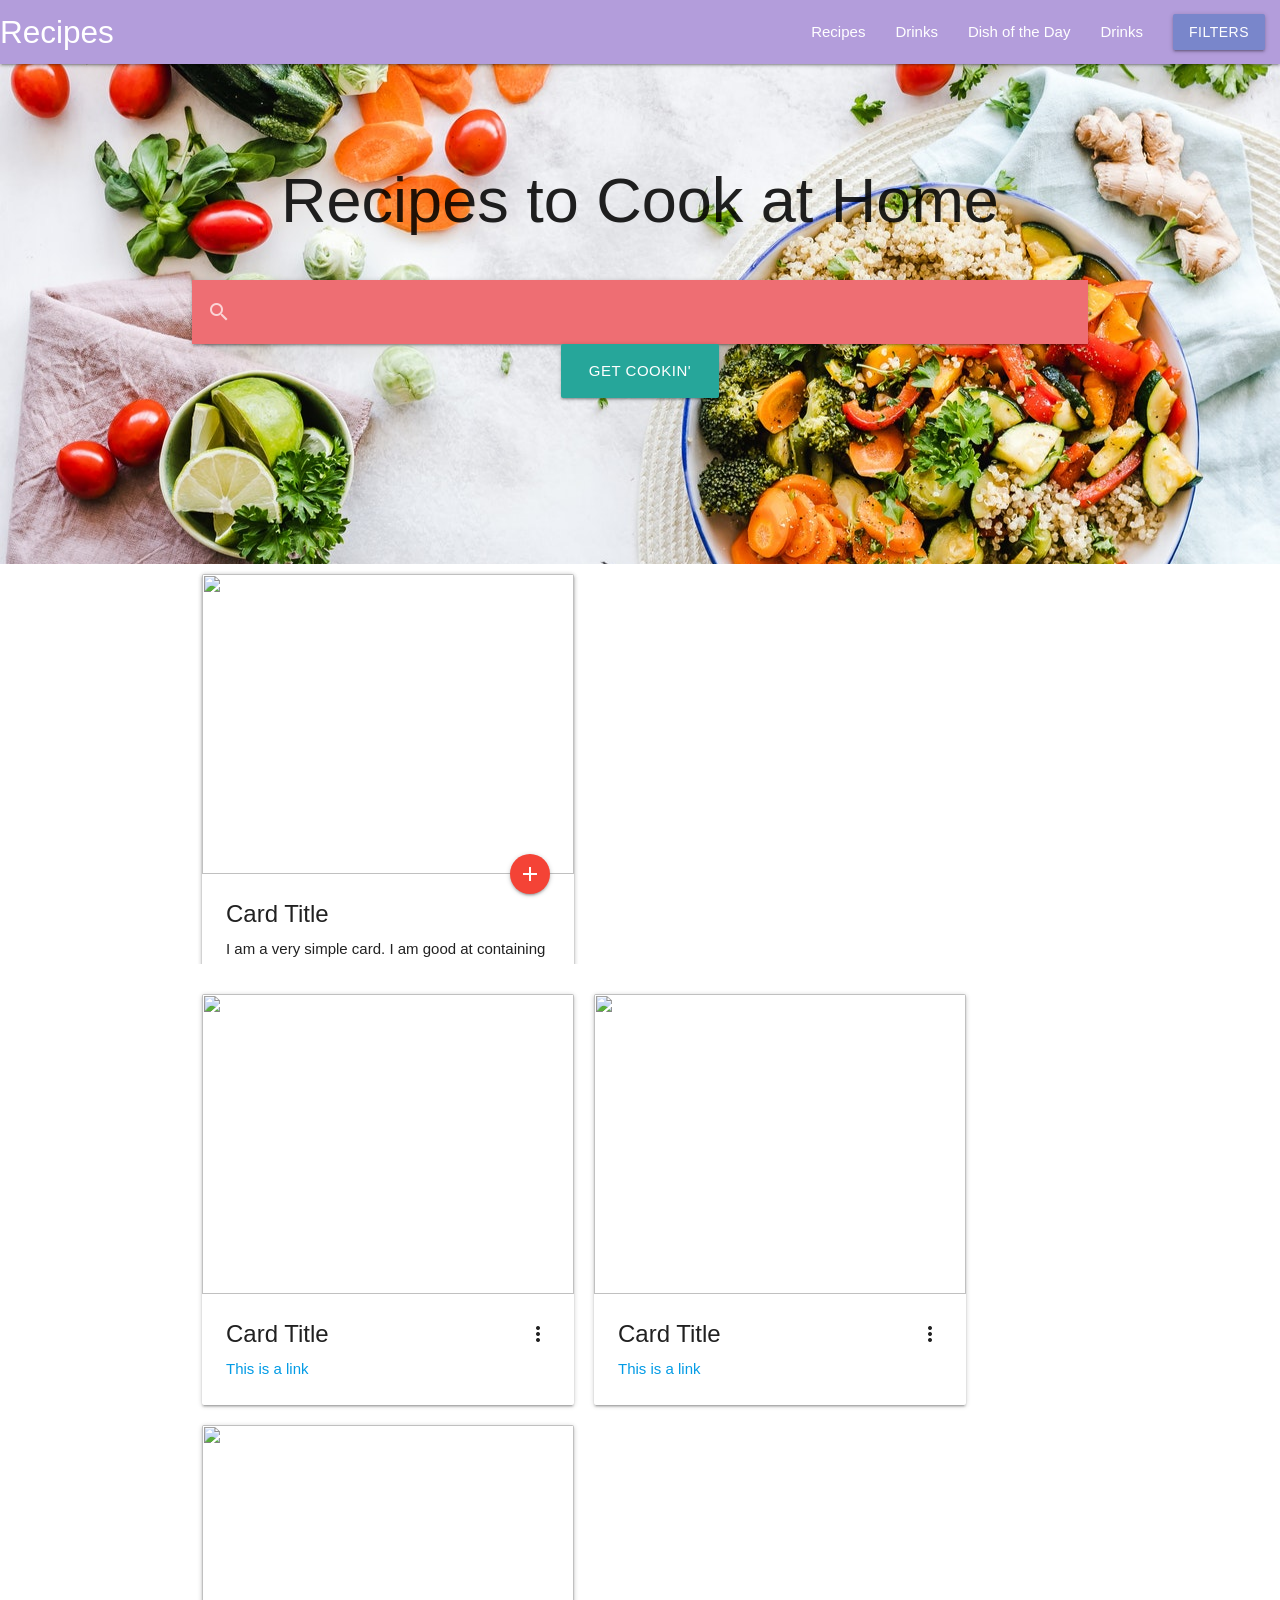
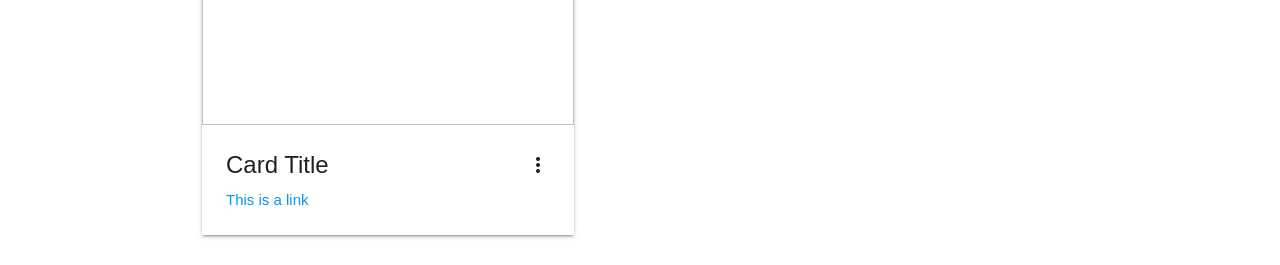
==== carousel.html @ 3b1fa948 "added carousel page" ====
<!doctype html>
<html lang="en">
  <head>
    <title>Recipes at Home</title>
    <!-- Required meta tags -->
    <meta charset="utf-8">
    <meta name="viewport" content="width=device-width, initial-scale=1, shrink-to-fit=no">
    <!-- Compiled and minified CSS -->
    <link rel="stylesheet" href="https://cdnjs.cloudflare.com/ajax/libs/materialize/1.0.0/css/materialize.min.css">
    <link rel="stylesheet" href="./assets/style.css">
    <link href="https://fonts.googleapis.com/icon?family=Material+Icons" rel="stylesheet">
    <!-- favicon links -->
    <link rel="apple-touch-icon" sizes="180x180" href="assets/favicon/apple-touch-icon.png">
    <link rel="icon" type="image/png" sizes="32x32" href="assets/favicon/favicon-32x32.png">
    <link rel="icon" type="image/png" sizes="16x16" href="assets/favicon/favicon-16x16.png">
    <link rel="manifest" href="assets/favicon/site.webmanifest">
    <style>
        .carousel-item .active {
            opacity: 1;
            visibility: visible;
            transform: translateX(600px) translateY(0px) translateX(0px) translateZ(0px);
        }
        .carousel-item {
            opacity: 1;
            visibility: visible;
            transform: translateX(0px) translateY(0px) translateX(0px) translateZ(0px) !important;
        }
    </style>
  </head>
  <body>
    <nav>
      <div class="nav-wrapper deep-purple lighten-3 ">
        <a href="#" class="brand-logo">Recipes</a>
        <ul id="nav-mobile" class="right hide-on-med-and-down">
        <li><a href="recipe.html" id = "#recipe">Recipes</a></li>
        <li><a href="drinks.html" id="#drinks">Drinks</a></li>
        <li><a href="dtod.html" id="dtod">Dish of the Day</a></li>
        <li><a href="drinks.html" id="drinks">Drinks</a> </li>
        <li>

          <a class='dropdown-trigger btn indigo lighten-2' href='#' data-target='dropdown1'>Filters</a>

          <!-- Dropdown Structure -->
          <ul id='dropdown1' class='dropdown-content'>
            <li><a href="#recipe" id="veggie"><i class="material-icons">spa</i>Vegetarian</a></li>
            <li><a href="#recipe" id="meat"><i class="material-icons">restaurant_menu</i>Meat</a></li>
            <!--<li class="divider" tabindex="-1"></li>-->
            <li><a href="#recipe" id="calories"><i class="material-icons">grain</i>Calories</a></li>
            <li><a href="#dtod" id="drinks"><i class="material-icons">local_drink</i>Drinks</a></li>
          </ul>
        </li>
        </ul>
      </div>
    </nav>

    <!-- Dropdown Trigger -->
  

  <!-- JUMBOTRON code snippet -->
  <div id="index-banner" class="parallax-container">
    <div class="section no-pad-bot">
      <div class="container">
        <br><br>
        <div  class="row center">
          <h1 id="h1">Recipes to Cook at Home</h1>
        </div>
        <div class="row center blue-text text-darken-4">
          <nav>
            <div class="nav-wrapper">
              <div class="input-field">
                <input id="search" type="search" required>
                <label class="label-icon" for="search"><i class="material-icons">search</i></label>
                <i class="material-icons">close</i>
              </div>
            </div>
          </nav>     
          <button  id="search-button" class="btn-large waves-effect waves-light lighten-1">Get Cookin'</button>

        </div>
        <br><br>

      </div>
    </div>
    <div class="parallax"><img src="assets/images/parallax-veggies.jpg" alt="veggies" class="responsive-img"></div>
  </div>

  <div class="container">


    <div class="row">
        <!-- Carousel Start -->

        <div class="carousel">

            <!-- Cards Start -->
            <div class="carousel-item">
                <div class="card">
                    <div class="card-image">
                        <img src="https://images.pexels.com/photos/1260968/pexels-photo-1260968.jpeg?auto=compress&cs=tinysrgb&dpr=2&w=500">
                        <a class="btn-floating halfway-fab waves-effect waves-light red"><i class="material-icons">add</i></a>
                    </div>
                    <div class="card-content">
                        <span class="card-title" id="r-title">Card Title</span>
                        <p id="r-description">I am a very simple card. I am good at containing small bits of information. I am convenient because I require little markup to use effectively.</p>
                    </div>
                </div>
            </div>
            <div class="carousel-item">
                <div class="card">
                    <div class="card-image">
                        <img src="https://food.fnr.sndimg.com/content/dam/images/food/fullset/2020/03/10/0/FNK_BEST-CHICKEN-AND-RICE-H_s4x3.jpg.rend.hgtvcom.476.357.suffix/1583851621211.jpeg">
                        <a class="btn-floating halfway-fab waves-effect waves-light red"><i class="material-icons">add</i></a>
                    </div>
                    <div class="card-content">
                        <span class="card-title">Card Title</span>
                        <p>I am a very simple card. I am good at containing small bits of information. I am convenient because I require little markup to use effectively.</p>
                    </div>
                </div>
            </div>
            <div class="carousel-item">
                <div class="card">
                    <div class="card-image">
                        <img src="https://food.fnr.sndimg.com/content/dam/images/food/fullset/2018/4/4/0/LS-Library_Zucchini-Tart_s4x3.jpg.rend.hgtvcom.406.305.suffix/1522778804326.jpeg">
                        <a class="btn-floating halfway-fab waves-effect waves-light red"><i class="material-icons">add</i></a>
                    </div>
                    <div class="card-content">
                        <span class="card-title">Card Title</span>
                        <p>I am a very simple card. I am good at containing small bits of information. I am convenient because I require little markup to use effectively.</p>
                    </div>
                </div>
            </div>
            <!-- Cards End -->
        </div>
            <!-- Carousel End -->
    </div>


    <!-- Drink Cards Start -->
    <div class="row">
        <div class="card">
            <div class="card-image waves-effect waves-block waves-light">
              <img class="activator" src="https://www.thecocktaildb.com/images/media/drink/1q7coh1504736227.jpg">
            </div>
            <div class="card-content">
              <span class="card-title activator grey-text text-darken-4">Card Title<i class="material-icons right">more_vert</i></span>
              <p><a href="#">This is a link</a></p>
            </div>
            <div class="card-reveal">
              <span class="card-title grey-text text-darken-4">Card Title<i class="material-icons right">close</i></span>
              <p>Here is some more information about this product that is only revealed once clicked on.</p>
            </div>
        </div>

        <div class="card">
            <div class="card-image waves-effect waves-block waves-light">
              <img class="activator" src="https://www.thecocktaildb.com/images/media/drink/1q7coh1504736227.jpg">
            </div>
            <div class="card-content">
              <span class="card-title activator grey-text text-darken-4">Card Title<i class="material-icons right">more_vert</i></span>
              <p><a href="#">This is a link</a></p>
            </div>
            <div class="card-reveal">
              <span class="card-title grey-text text-darken-4">Card Title<i class="material-icons right">close</i></span>
              <p>Here is some more information about this product that is only revealed once clicked on.</p>
            </div>
        </div>

        <div class="card">
            <div class="card-image waves-effect waves-block waves-light">
              <img class="activator" src="https://www.thecocktaildb.com/images/media/drink/1q7coh1504736227.jpg">
            </div>
            <div class="card-content">
              <span class="card-title activator grey-text text-darken-4">Card Title<i class="material-icons right">more_vert</i></span>
              <p><a href="#">This is a link</a></p>
            </div>
            <div class="card-reveal">
              <span class="card-title grey-text text-darken-4">Card Title<i class="material-icons right">close</i></span>
              <p>Here is some more information about this product that is only revealed once clicked on.</p>
            </div>
        </div>
    </div>

    <!-- JavaScript -->
    
    <script src="https://cdnjs.cloudflare.com/ajax/libs/jquery/3.5.1/jquery.min.js"></script>
    <!-- Compiled and minified JavaScript -->
    <script src="https://cdnjs.cloudflare.com/ajax/libs/materialize/1.0.0/js/materialize.min.js"></script>
    <script>
      // Parallax Code
      $(".parallax").parallax();
    //Dropdown menu 
    document.addEventListener('DOMContentLoaded', function() {
        var elems = document.querySelectorAll('.dropdown-trigger');
        coverTrigger = true;
        closeOnClick=true;
        var instances = M.Dropdown.init(elems, coverTrigger);
        instances = M.Dropdown.init(elems, closeOnClick);
        alignment = 'right';
        instances = M.Dropdown.init(elems, alignment);
      });
      document.addEventListener('DOMContentLoaded', function() {
    var elems = document.querySelectorAll('.carousel');
    var instances = M.Carousel.init(elems, options);
  });

  // Or with jQuery

  $(document).ready(function(){
    $('.carousel').carousel();
  });
    </script>

    <!-- Optional JavaScript -->
    <script src="https://cdnjs.cloudflare.com/ajax/libs/materialize/1.0.0/js/materialize.min.js"></script>

    <script src="./assets/script.js"></script>
    <script src="./assets/script1.js"></script>
 </body>
</html>
---- assets/style.css ----
/* Overrides */
.card {
    width: 372px;
    float: left;
    margin: 10px;
}
.card-image {
    object-fit: cover;
    width: 100%;
    height: 300px;
}
.card-image img {
  width: 200px;
  height: 100%;
  object-fit: cover;
}
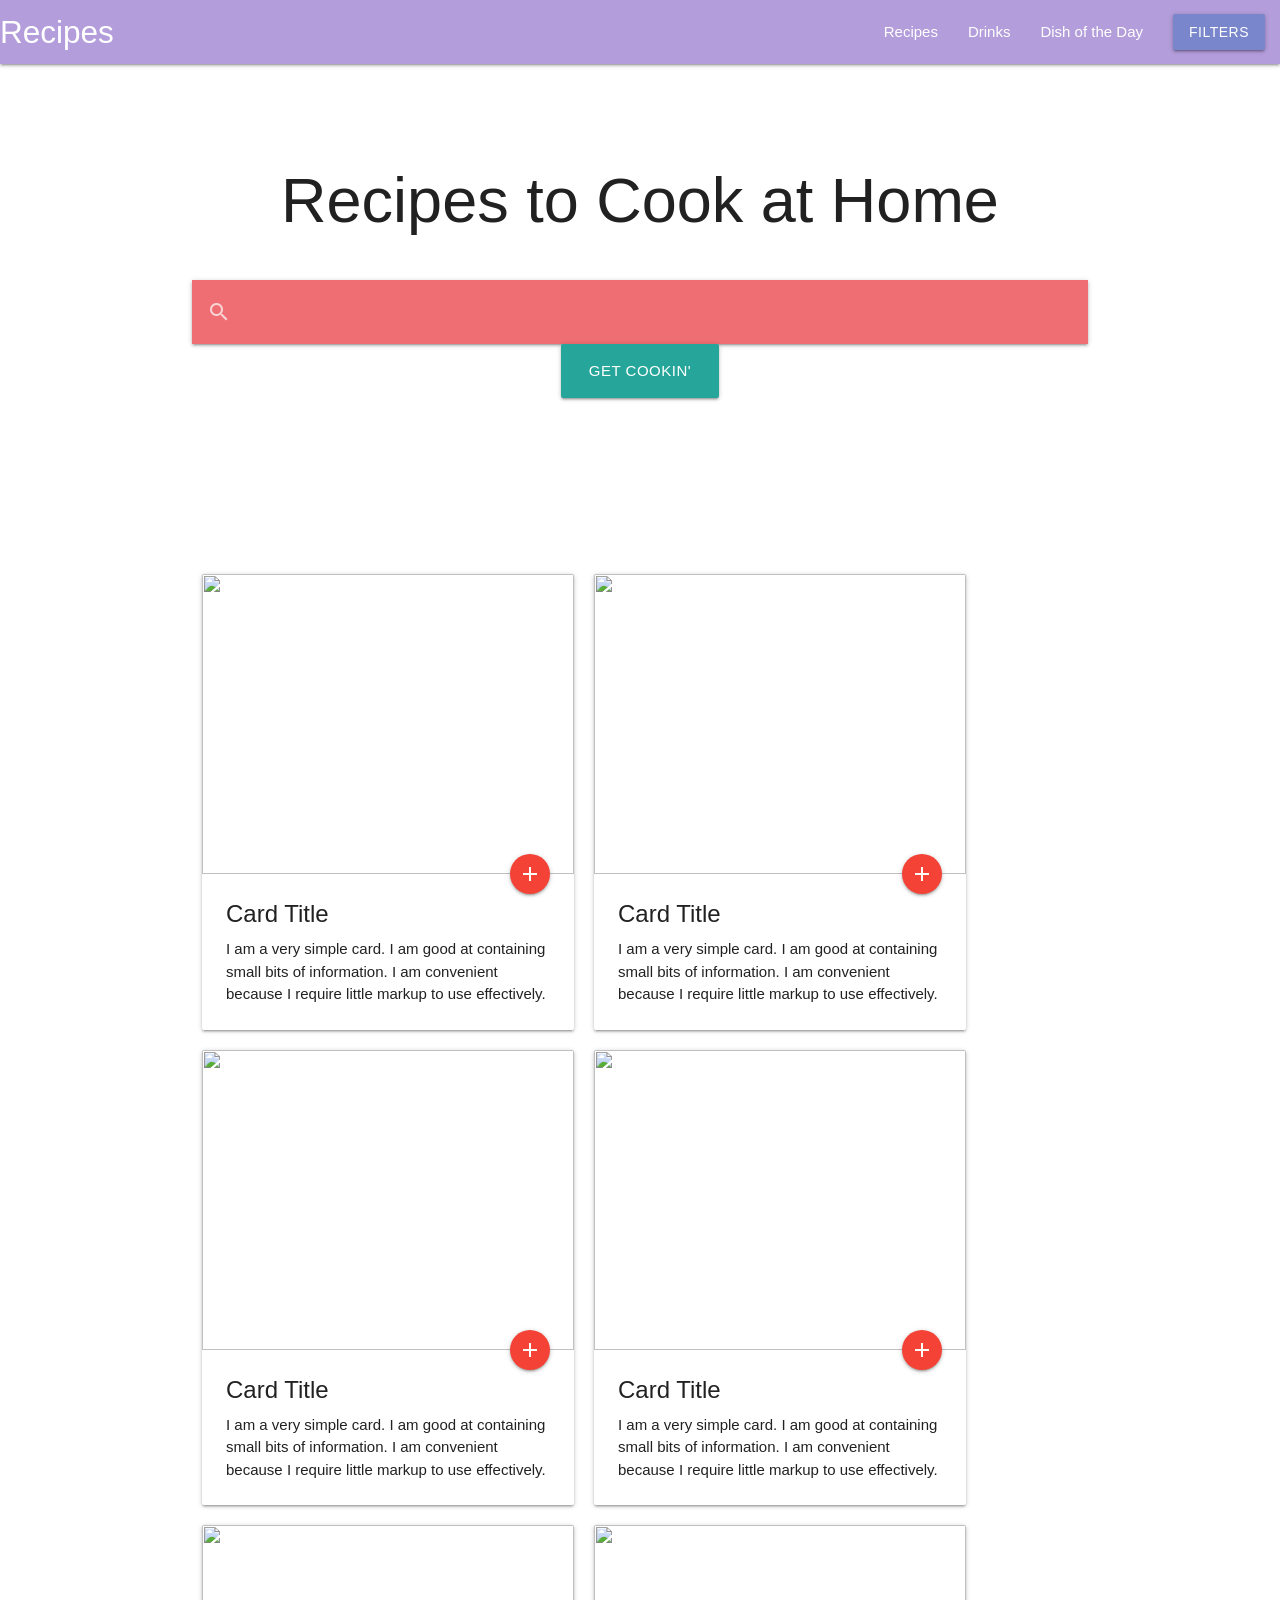
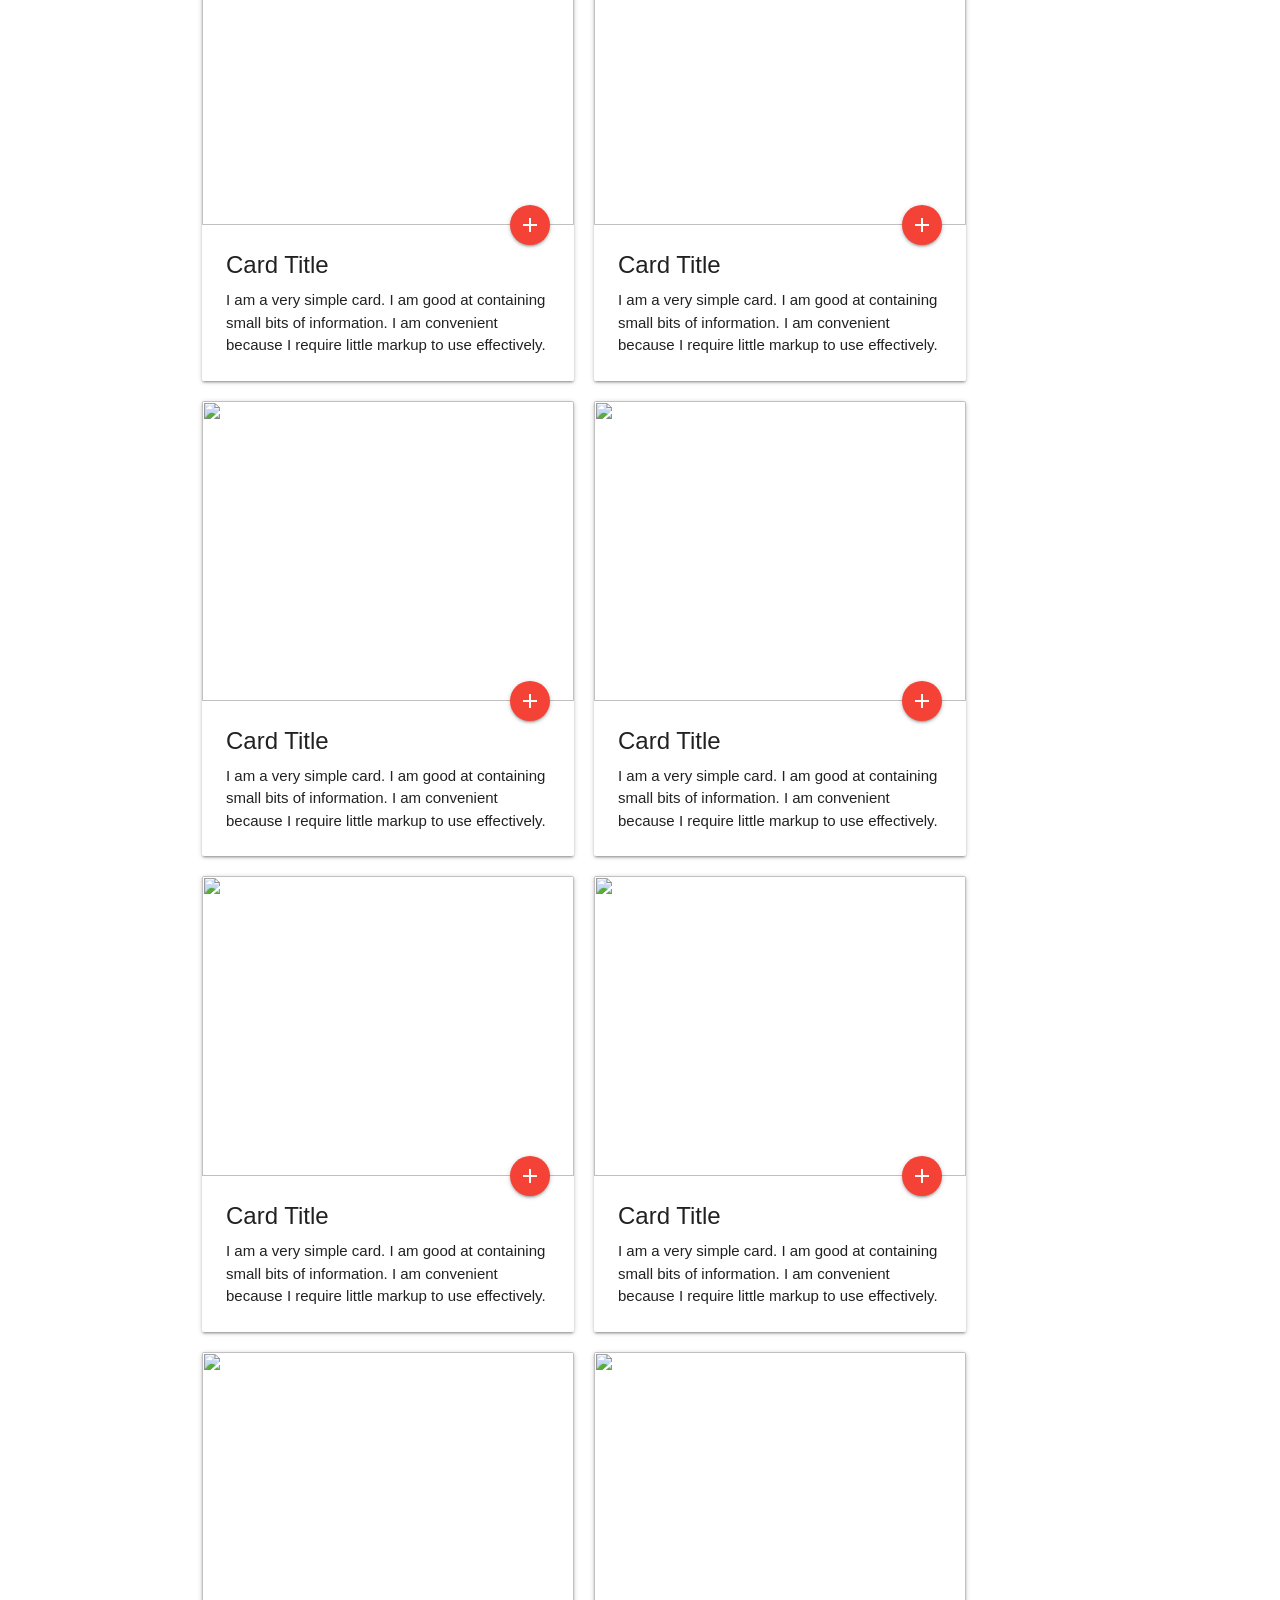
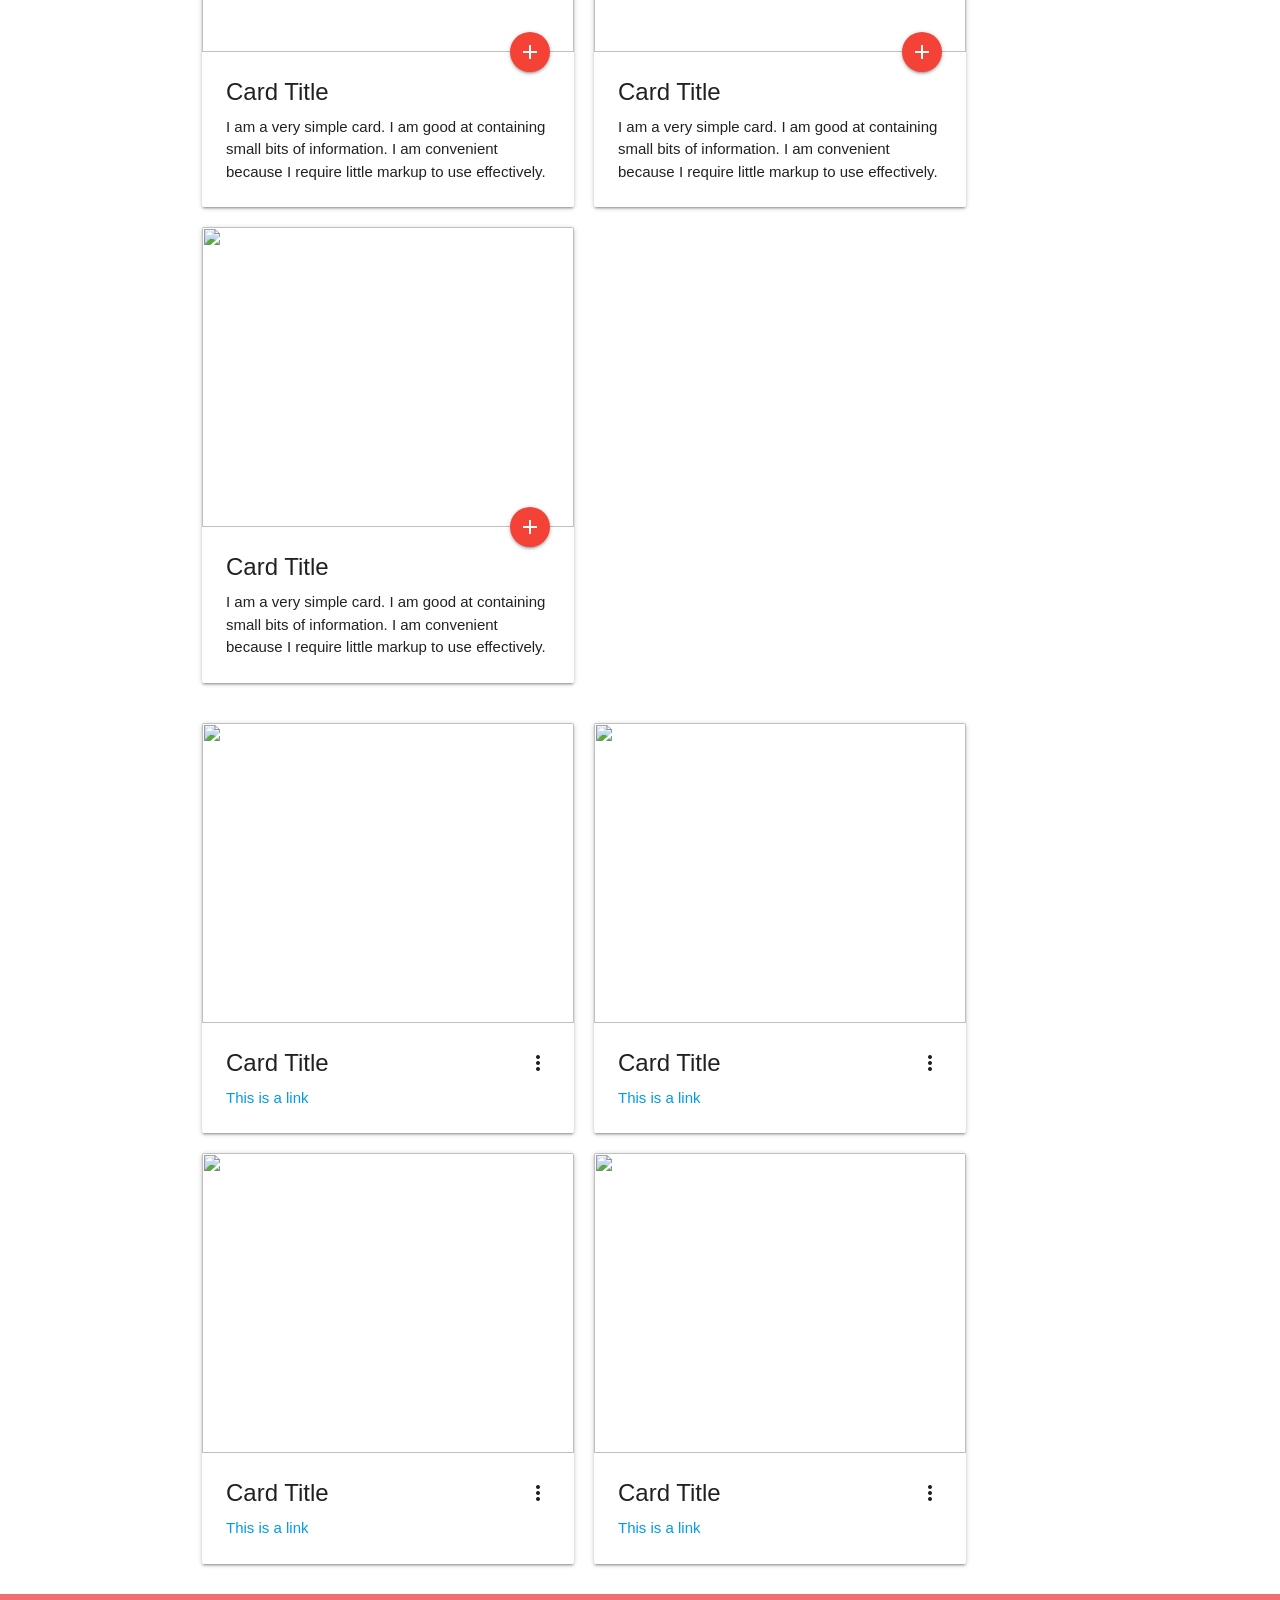
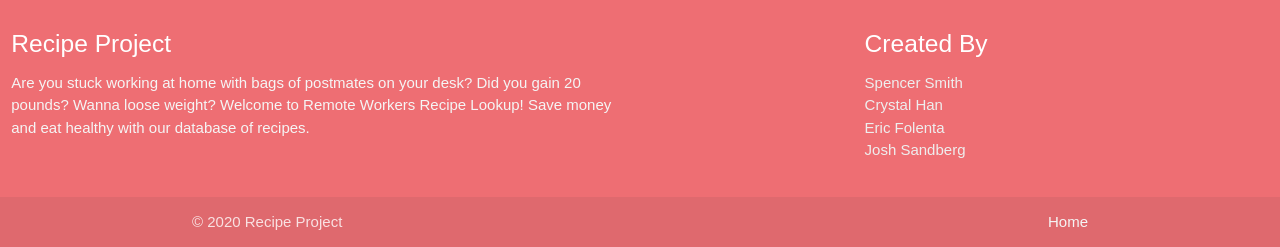
==== commit c8d7a2a1: "added owl" ====
--- a/carousel.html
+++ b/carousel.html
@@ -7,25 +7,16 @@
     <meta name="viewport" content="width=device-width, initial-scale=1, shrink-to-fit=no">
     <!-- Compiled and minified CSS -->
     <link rel="stylesheet" href="https://cdnjs.cloudflare.com/ajax/libs/materialize/1.0.0/css/materialize.min.css">
+    <link href="https://fonts.googleapis.com/icon?family=Material+Icons" rel="stylesheet">
     <link rel="stylesheet" href="./assets/style.css">
-    <link href="https://fonts.googleapis.com/icon?family=Material+Icons" rel="stylesheet">
     <!-- favicon links -->
     <link rel="apple-touch-icon" sizes="180x180" href="assets/favicon/apple-touch-icon.png">
     <link rel="icon" type="image/png" sizes="32x32" href="assets/favicon/favicon-32x32.png">
     <link rel="icon" type="image/png" sizes="16x16" href="assets/favicon/favicon-16x16.png">
     <link rel="manifest" href="assets/favicon/site.webmanifest">
-    <style>
-        .carousel-item .active {
-            opacity: 1;
-            visibility: visible;
-            transform: translateX(600px) translateY(0px) translateX(0px) translateZ(0px);
-        }
-        .carousel-item {
-            opacity: 1;
-            visibility: visible;
-            transform: translateX(0px) translateY(0px) translateX(0px) translateZ(0px) !important;
-        }
-    </style>
+    <!-- Owl Carousel -->
+    <link rel="stylesheet" href="assets/owlcarousel/owl.carousel.min.css">
+    <link rel="stylesheet" href="assets/owlcarousel/owl.theme.default.min.css">
   </head>
   <body>
     <nav>
@@ -33,13 +24,10 @@
         <a href="#" class="brand-logo">Recipes</a>
         <ul id="nav-mobile" class="right hide-on-med-and-down">
         <li><a href="recipe.html" id = "#recipe">Recipes</a></li>
-        <li><a href="drinks.html" id="#drinks">Drinks</a></li>
+        <li><a href="drink-results.html" id="#drinks">Drinks</a></li>
         <li><a href="dtod.html" id="dtod">Dish of the Day</a></li>
-        <li><a href="drinks.html" id="drinks">Drinks</a> </li>
         <li>
-
           <a class='dropdown-trigger btn indigo lighten-2' href='#' data-target='dropdown1'>Filters</a>
-
           <!-- Dropdown Structure -->
           <ul id='dropdown1' class='dropdown-content'>
             <li><a href="#recipe" id="veggie"><i class="material-icons">spa</i>Vegetarian</a></li>
@@ -55,141 +43,342 @@
 
     <!-- Dropdown Trigger -->
   
-
-  <!-- JUMBOTRON code snippet -->
-  <div id="index-banner" class="parallax-container">
-    <div class="section no-pad-bot">
-      <div class="container">
-        <br><br>
-        <div  class="row center">
-          <h1 id="h1">Recipes to Cook at Home</h1>
-        </div>
-        <div class="row center blue-text text-darken-4">
-          <nav>
-            <div class="nav-wrapper">
-              <div class="input-field">
-                <input id="search" type="search" required>
-                <label class="label-icon" for="search"><i class="material-icons">search</i></label>
-                <i class="material-icons">close</i>
+    <!-- JUMBOTRON code snippet -->
+    <div id="index-banner" class="parallax-container">
+      <div class="section no-pad-bot">
+        <div class="container">
+          <br><br>
+          <div  class="row center">
+            <h1 id="h1">Recipes to Cook at Home</h1>
+          </div>
+          <div class="row center blue-text text-darken-4">
+            <nav>
+              <div class="nav-wrapper">
+                <div class="input-field">
+                  <input id="search" type="search" required>
+                  <label class="label-icon" for="search"><i class="material-icons">search</i></label>
+                  <i class="material-icons">close</i>
+                </div>
               </div>
-            </div>
-          </nav>     
-          <button  id="search-button" class="btn-large waves-effect waves-light lighten-1">Get Cookin'</button>
-
-        </div>
-        <br><br>
-
-      </div>
+            </nav>     
+            <button  id="search-button" data-target="modal1" class="btn-large waves-effect waves-light lighten-1 ">Get Cookin'</button>
+            <!-- Modal Structure -->
+         <div id="modal1" class="modal">
+             <div class="modal-content">
+             <h4>Invalid Input</h4>
+             <p>Input should be a type of food!</p>
+             </div>
+             <div class="modal-footer">
+             <a href="#!" class="modal-close waves-effect waves-green btn-flat">Ok</a>
+             </div>
+         </div>
+         </div>
+         <br><br>
+        </div>
+      </div>
+      <div class="parallax"><img src="assets/images/parallax-veggies.jpg" alt="veggies" class="responsive-img"></div>
     </div>
-    <div class="parallax"><img src="assets/images/parallax-veggies.jpg" alt="veggies" class="responsive-img"></div>
-  </div>
-
-  <div class="container">
-
-
-    <div class="row">
-        <!-- Carousel Start -->
-
-        <div class="carousel">
-
-            <!-- Cards Start -->
-            <div class="carousel-item">
-                <div class="card">
-                    <div class="card-image">
-                        <img src="https://images.pexels.com/photos/1260968/pexels-photo-1260968.jpeg?auto=compress&cs=tinysrgb&dpr=2&w=500">
-                        <a class="btn-floating halfway-fab waves-effect waves-light red"><i class="material-icons">add</i></a>
-                    </div>
-                    <div class="card-content">
-                        <span class="card-title" id="r-title">Card Title</span>
-                        <p id="r-description">I am a very simple card. I am good at containing small bits of information. I am convenient because I require little markup to use effectively.</p>
-                    </div>
-                </div>
-            </div>
-            <div class="carousel-item">
-                <div class="card">
-                    <div class="card-image">
-                        <img src="https://food.fnr.sndimg.com/content/dam/images/food/fullset/2020/03/10/0/FNK_BEST-CHICKEN-AND-RICE-H_s4x3.jpg.rend.hgtvcom.476.357.suffix/1583851621211.jpeg">
-                        <a class="btn-floating halfway-fab waves-effect waves-light red"><i class="material-icons">add</i></a>
-                    </div>
-                    <div class="card-content">
-                        <span class="card-title">Card Title</span>
-                        <p>I am a very simple card. I am good at containing small bits of information. I am convenient because I require little markup to use effectively.</p>
-                    </div>
-                </div>
-            </div>
-            <div class="carousel-item">
-                <div class="card">
-                    <div class="card-image">
-                        <img src="https://food.fnr.sndimg.com/content/dam/images/food/fullset/2018/4/4/0/LS-Library_Zucchini-Tart_s4x3.jpg.rend.hgtvcom.406.305.suffix/1522778804326.jpeg">
-                        <a class="btn-floating halfway-fab waves-effect waves-light red"><i class="material-icons">add</i></a>
-                    </div>
-                    <div class="card-content">
-                        <span class="card-title">Card Title</span>
-                        <p>I am a very simple card. I am good at containing small bits of information. I am convenient because I require little markup to use effectively.</p>
-                    </div>
-                </div>
-            </div>
-            <!-- Cards End -->
-        </div>
-            <!-- Carousel End -->
+
+    <div class="container">
+      <div class="row">
+        <!-- Start of Owl Container -->
+        <div class="owl-carousel owl-theme">
+          
+          <div class="item">
+            <div class="card">
+                <div class="card-image">
+                    <img id="r-img" src="">
+                    <a class="btn-floating halfway-fab waves-effect waves-light red"><i class="material-icons">add</i></a>
+                </div>
+                <div class="card-content">
+                    <span class="card-title" id="r-title">Card Title</span>
+                    <p id="r-description">I am a very simple card. I am good at containing small bits of information. I am convenient because I require little markup to use effectively.</p>
+                </div>
+            </div>
+          </div>
+
+          <div class="item">
+            <div class="card">
+                <div class="card-image">
+                    <img id="t-img" src="">
+                    <a class="btn-floating halfway-fab waves-effect waves-light red"><i class="material-icons">add</i></a>
+                </div>
+                <div class="card-content">
+                    <span class="card-title" id="t-title">Card Title</span>
+                    <p>I am a very simple card. I am good at containing small bits of information. I am convenient because I require little markup to use effectively.</p>
+                </div>
+            </div>
+          </div>
+
+          <div class="item">
+            <div class="card">
+                <div class="card-image">
+                    <img id="t-img" src="">
+                    <a class="btn-floating halfway-fab waves-effect waves-light red"><i class="material-icons">add</i></a>
+                </div>
+                <div class="card-content">
+                    <span class="card-title" id="t-title">Card Title</span>
+                    <p>I am a very simple card. I am good at containing small bits of information. I am convenient because I require little markup to use effectively.</p>
+                </div>
+            </div>    
+          </div>
+
+          <div class="item">
+            <div class="card">
+                <div class="card-image">
+                    <img id="t-img" src="">
+                    <a class="btn-floating halfway-fab waves-effect waves-light red"><i class="material-icons">add</i></a>
+                </div>
+                <div class="card-content">
+                    <span class="card-title" id="t-title">Card Title</span>
+                    <p>I am a very simple card. I am good at containing small bits of information. I am convenient because I require little markup to use effectively.</p>
+                </div>
+            </div>
+          </div>
+
+          <div class="item">
+            <div class="card">
+                <div class="card-image">
+                    <img id="t-img" src="">
+                    <a class="btn-floating halfway-fab waves-effect waves-light red"><i class="material-icons">add</i></a>
+                </div>
+                <div class="card-content">
+                    <span class="card-title" id="t-title">Card Title</span>
+                    <p>I am a very simple card. I am good at containing small bits of information. I am convenient because I require little markup to use effectively.</p>
+                </div>
+            </div>
+          </div>
+
+          <div class="item">
+            <div class="card">
+                <div class="card-image">
+                    <img id="t-img" src="">
+                    <a class="btn-floating halfway-fab waves-effect waves-light red"><i class="material-icons">add</i></a>
+                </div>
+                <div class="card-content">
+                    <span class="card-title" id="t-title">Card Title</span>
+                    <p>I am a very simple card. I am good at containing small bits of information. I am convenient because I require little markup to use effectively.</p>
+                </div>
+            </div>
+          </div>
+
+          <div class="item">
+            <div class="card">
+                <div class="card-image">
+                    <img id="t-img" src="">
+                    <a class="btn-floating halfway-fab waves-effect waves-light red"><i class="material-icons">add</i></a>
+                </div>
+                <div class="card-content">
+                    <span class="card-title" id="t-title">Card Title</span>
+                    <p>I am a very simple card. I am good at containing small bits of information. I am convenient because I require little markup to use effectively.</p>
+                </div>
+              </div>
+          </div>
+
+          <div class="item">
+            <div class="card">
+                <div class="card-image">
+                    <img id="t-img" src="">
+                    <a class="btn-floating halfway-fab waves-effect waves-light red"><i class="material-icons">add</i></a>
+                </div>
+                <div class="card-content">
+                    <span class="card-title" id="t-title">Card Title</span>
+                    <p>I am a very simple card. I am good at containing small bits of information. I am convenient because I require little markup to use effectively.</p>
+                </div>
+            </div>
+          </div>
+
+          <div class="item">
+            <div class="card">
+                <div class="card-image">
+                    <img id="t-img" src="">
+                    <a class="btn-floating halfway-fab waves-effect waves-light red"><i class="material-icons">add</i></a>
+                </div>
+                <div class="card-content">
+                    <span class="card-title" id="t-title">Card Title</span>
+                    <p>I am a very simple card. I am good at containing small bits of information. I am convenient because I require little markup to use effectively.</p>
+                </div>
+            </div>
+          </div>
+        <!-- End of Owl Container-->
+        </div>
+
+        <!-- Cards Start -->
+        <div class="card">
+            <div class="card-image">
+                <img id="r-img" src="">
+                <a class="btn-floating halfway-fab waves-effect waves-light red"><i class="material-icons">add</i></a>
+            </div>
+            <div class="card-content">
+                <span class="card-title" id="r-title">Card Title</span>
+                <p id="r-description">I am a very simple card. I am good at containing small bits of information. I am convenient because I require little markup to use effectively.</p>
+            </div>
+        </div>
+
+        <div class="card">
+            <div class="card-image">
+                <img id="t-img" src="">
+                <a class="btn-floating halfway-fab waves-effect waves-light red"><i class="material-icons">add</i></a>
+            </div>
+            <div class="card-content">
+                <span class="card-title" id="t-title">Card Title</span>
+                <p>I am a very simple card. I am good at containing small bits of information. I am convenient because I require little markup to use effectively.</p>
+            </div>
+        </div>
+
+        <div class="card">
+            <div class="card-image">
+                <img id="s-img" src="">
+                <a class="btn-floating halfway-fab waves-effect waves-light red"><i class="material-icons">add</i></a>
+            </div>
+            <div class="card-content">
+                <span class="card-title" id="s-title">Card Title</span>
+                <p>I am a very simple card. I am good at containing small bits of information. I am convenient because I require little markup to use effectively.</p>
+            </div>
+        </div>
+
+        <div class="card">
+          <div class="card-image">
+              <img id="u-img" src="">
+              <a class="btn-floating halfway-fab waves-effect waves-light red"><i class="material-icons">add</i></a>
+          </div>
+          <div class="card-content">
+              <span class="card-title" id="u-title">Card Title</span>
+              <p id="u-description">I am a very simple card. I am good at containing small bits of information. I am convenient because I require little markup to use effectively.</p>
+          </div>
+      </div>
+        <!-- Cards End -->
+      </div>
+      <!-- Drink Cards Start -->
+      <div class="row">
+        <div class="card">
+          <div class="card-image waves-effect waves-block waves-light">
+            <img id="drinkimg1" class="activator" src="">
+          </div>
+          <div class="card-content">
+            <span id="drinktitle1" class="card-title activator grey-text text-darken-4">Card Title<i class="material-icons right">more_vert</i></span>
+            <p><a href="#">This is a link</a></p>
+          </div>
+          <div class="card-reveal">
+            <span id="drinktitle1.5" class="card-title grey-text text-darken-4">Card Title<i class="material-icons right">close</i></span>
+            <p><span id="drinkIngD"></span></p>
+            <ul id="drinkIng1"></ul>
+            <ul id="drinkIng2"></ul>
+            <ul id="drinkIng3"></ul>
+            <ul id="drinkIng4"></ul>
+            <ul id="drinkIng5"></ul>
+          </div>
+        </div>
+
+        <div class="card">
+          <div class="card-image waves-effect waves-block waves-light">
+            <img id="whiskeyimg1" class="activator" src="">
+          </div>
+          <div class="card-content">
+            <span id="whiskeytitle1" class="card-title activator grey-text text-darken-4">Card Title<i class="material-icons right">more_vert</i></span>
+            <p><a href="#">This is a link</a></p>
+          </div>
+          <div class="card-reveal">
+            <span id="whiskeytitle1.5" class="card-title grey-text text-darken-4">Card Title<i class="material-icons right">close</i></span>
+            <p><span id="whiskeyIngD"></span></p>
+            <ul id="whiskeyIng1"></ul>
+            <ul id="whiskeyIng2"></ul>
+            <ul id="whiskeyIng3"></ul>
+            <ul id="whiskeyIng4"></ul>
+            <ul id="whiskeyIng5"></ul>
+          </div>
+        </div>
+
+        <div class="card">
+          <div class="card-image waves-effect waves-block waves-light">
+            <img id="ginimg1" class="activator" src="">
+          </div>
+          <div class="card-content">
+            <span id="gintitle1" class="card-title activator grey-text text-darken-4">Card Title<i class="material-icons right">more_vert</i></span>
+            <p><a href="#">This is a link</a></p>
+          </div>
+          <div class="card-reveal">
+            <span id="gintitle1.5" class="card-title grey-text text-darken-4">Card Title<i class="material-icons right">close</i></span>
+            <p><span id="ginIngD"></span></p>
+            <ul id="ginIng1"></ul>
+            <ul id="ginIng2"></ul>
+            <ul id="ginIng3"></ul>
+            <ul id="ginIng4"></ul>
+            <ul id="ginIng5"></ul>
+          </div>
+        </div>
+
+        <div class="card">
+          <div class="card-image waves-effect waves-block waves-light">
+            <img id="vodkaimg1" class="activator" src="">
+          </div>
+          <div class="card-content">
+            <span id="vodkatitle1" class="card-title activator grey-text text-darken-4">Card Title<i class="material-icons right">more_vert</i></span>
+            <p><a href="#">This is a link</a></p>
+          </div>
+          <div class="card-reveal">
+            <span id="vodkatitle1.5" class="card-title grey-text text-darken-4">Card Title<i class="material-icons right">close</i></span>
+            <p><span id="vodkaIngD"></span></p>
+            <ul id="vodkaIng1"></ul>
+            <ul id="vodkaIng2"></ul>
+            <ul id="vodkaIng3"></ul>
+            <ul id="vodkaIng4"></ul>
+            <ul id="vodkaIng5"></ul>
+          </div>
+        </div>
+      </div>
     </div>
-
-
-    <!-- Drink Cards Start -->
-    <div class="row">
-        <div class="card">
-            <div class="card-image waves-effect waves-block waves-light">
-              <img class="activator" src="https://www.thecocktaildb.com/images/media/drink/1q7coh1504736227.jpg">
-            </div>
-            <div class="card-content">
-              <span class="card-title activator grey-text text-darken-4">Card Title<i class="material-icons right">more_vert</i></span>
-              <p><a href="#">This is a link</a></p>
-            </div>
-            <div class="card-reveal">
-              <span class="card-title grey-text text-darken-4">Card Title<i class="material-icons right">close</i></span>
-              <p>Here is some more information about this product that is only revealed once clicked on.</p>
-            </div>
-        </div>
-
-        <div class="card">
-            <div class="card-image waves-effect waves-block waves-light">
-              <img class="activator" src="https://www.thecocktaildb.com/images/media/drink/1q7coh1504736227.jpg">
-            </div>
-            <div class="card-content">
-              <span class="card-title activator grey-text text-darken-4">Card Title<i class="material-icons right">more_vert</i></span>
-              <p><a href="#">This is a link</a></p>
-            </div>
-            <div class="card-reveal">
-              <span class="card-title grey-text text-darken-4">Card Title<i class="material-icons right">close</i></span>
-              <p>Here is some more information about this product that is only revealed once clicked on.</p>
-            </div>
-        </div>
-
-        <div class="card">
-            <div class="card-image waves-effect waves-block waves-light">
-              <img class="activator" src="https://www.thecocktaildb.com/images/media/drink/1q7coh1504736227.jpg">
-            </div>
-            <div class="card-content">
-              <span class="card-title activator grey-text text-darken-4">Card Title<i class="material-icons right">more_vert</i></span>
-              <p><a href="#">This is a link</a></p>
-            </div>
-            <div class="card-reveal">
-              <span class="card-title grey-text text-darken-4">Card Title<i class="material-icons right">close</i></span>
-              <p>Here is some more information about this product that is only revealed once clicked on.</p>
-            </div>
-        </div>
-    </div>
-
+    <footer class="page-footer">
+      <div class="row">
+        <div class="col l6 s12">
+          <h5 class="white-text">Recipe Project</h5>
+          <p class="grey-text text-lighten-4">Are you stuck working at home with bags of postmates on your desk? Did you gain 20 pounds? Wanna loose weight? Welcome to Remote Workers Recipe Lookup! Save money and eat healthy with our database of recipes. </p>
+        </div>
+        <div class="col l4 offset-l2 s12">
+          <h5 class="white-text">Created By</h5>
+            <ul>
+            <li><a class="grey-text text-lighten-3" href="#!">Spencer Smith</a></li>
+            <li><a class="grey-text text-lighten-3" href="#!">Crystal Han</a></li>
+            <li><a class="grey-text text-lighten-3" href="#!">Eric Folenta</a></li>
+            <li><a class="grey-text text-lighten-3" href="#!">Josh Sandberg</a></li>
+            </ul>
+        </div>
+      </div>
+      <div class="footer-copyright">
+        <div class="container">
+        © 2020 Recipe Project 
+        <a class="grey-text text-lighten-4 right" href="#!">Home</a>
+        </div>
+      </div>
+    </footer>
     <!-- JavaScript -->
-    
     <script src="https://cdnjs.cloudflare.com/ajax/libs/jquery/3.5.1/jquery.min.js"></script>
-    <!-- Compiled and minified JavaScript -->
     <script src="https://cdnjs.cloudflare.com/ajax/libs/materialize/1.0.0/js/materialize.min.js"></script>
+    <!-- Owl Carousel -->
+    <script src="assets/owlcarousel/owl.carousel.min.js"></script>
     <script>
-      // Parallax Code
-      $(".parallax").parallax();
-    //Dropdown menu 
-    document.addEventListener('DOMContentLoaded', function() {
+      //  initialize owl carousel
+      $(document).ready(function(){
+        $('.owl-carousel').owlCarousel({
+          loop:true,
+          margin:10,
+          nav:true,
+          responsive: {
+              0:{
+                  items:1
+              },
+              600:{
+                  items:3
+              },
+              1000:{
+                  items:3
+              }
+          }
+        })
+      });
+
+      //Dropdown menu 
+      document.addEventListener('DOMContentLoaded', function() {
         var elems = document.querySelectorAll('.dropdown-trigger');
         coverTrigger = true;
         closeOnClick=true;
@@ -198,22 +387,8 @@
         alignment = 'right';
         instances = M.Dropdown.init(elems, alignment);
       });
-      document.addEventListener('DOMContentLoaded', function() {
-    var elems = document.querySelectorAll('.carousel');
-    var instances = M.Carousel.init(elems, options);
-  });
-
-  // Or with jQuery
-
-  $(document).ready(function(){
-    $('.carousel').carousel();
-  });
     </script>
-
-    <!-- Optional JavaScript -->
-    <script src="https://cdnjs.cloudflare.com/ajax/libs/materialize/1.0.0/js/materialize.min.js"></script>
-
     <script src="./assets/script.js"></script>
     <script src="./assets/script1.js"></script>
- </body>
+  </body>
 </html>
--- a/assets/style.css
+++ b/assets/style.css
@@ -13,4 +13,49 @@
   width: 200px;
   height: 100%;
   object-fit: cover;
-}+}
+
+#side-panel {
+  border-radius: 5px;
+  border: 1px solid #e2e2e2;
+  margin: 25px 0;
+  min-height: 500px;
+}
+
+#results-panel {
+  border-radius: 5px;
+  margin: 25px 0;
+  min-height: 500px;
+}
+#result {
+  margin: 20px 0;
+}
+#result img {
+  object-fit: cover;
+  width: 100%;
+}
+#result-content h5{
+  margin-top: 0px;
+}
+#side-panel {
+  border-radius: 5px;
+  border: 1px solid #e2e2e2;
+  margin: 25px 0;
+  min-height: 500px;
+}
+
+#results-panel {
+  border-radius: 5px;
+  margin: 25px 0;
+  min-height: 500px;
+}
+#result {
+  margin: 20px 0;
+}
+#result img {
+  object-fit: cover;
+  width: 100%;
+}
+#result-content h5{
+  margin-top: 0px;
+}
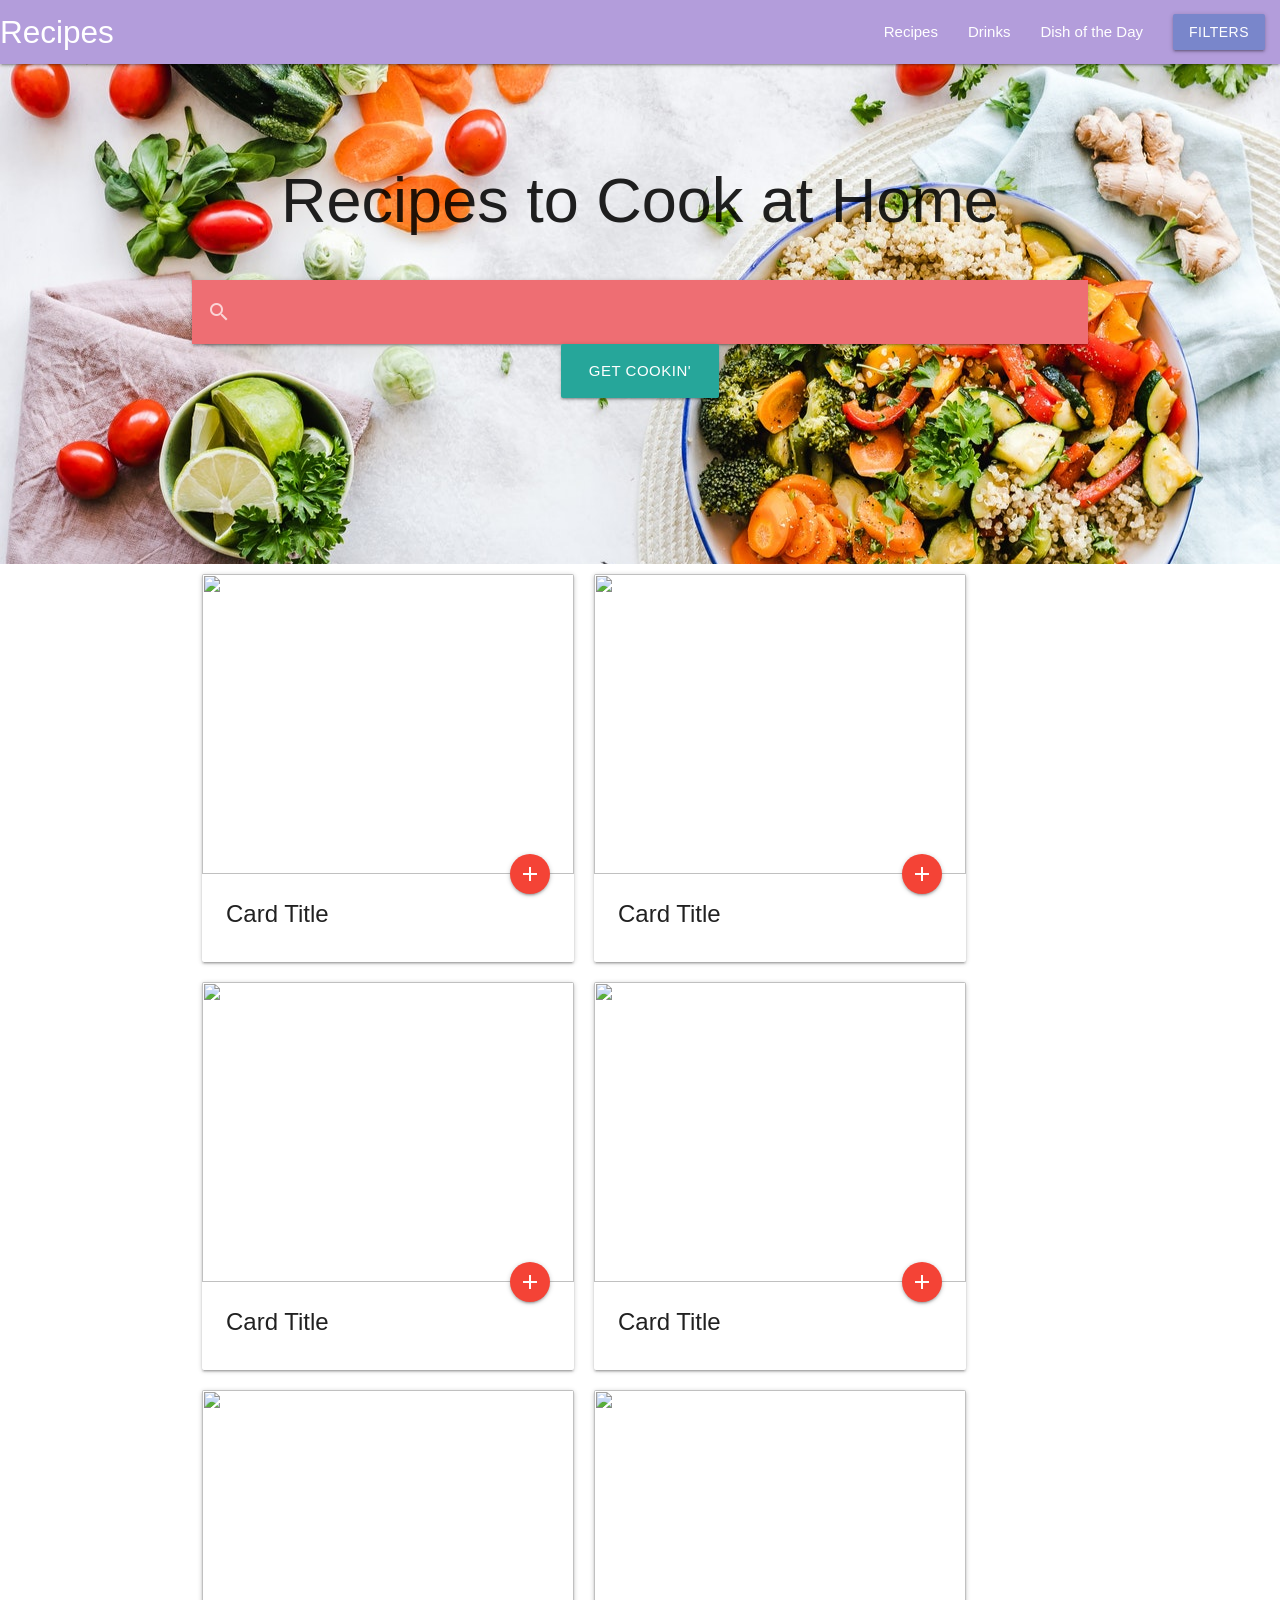
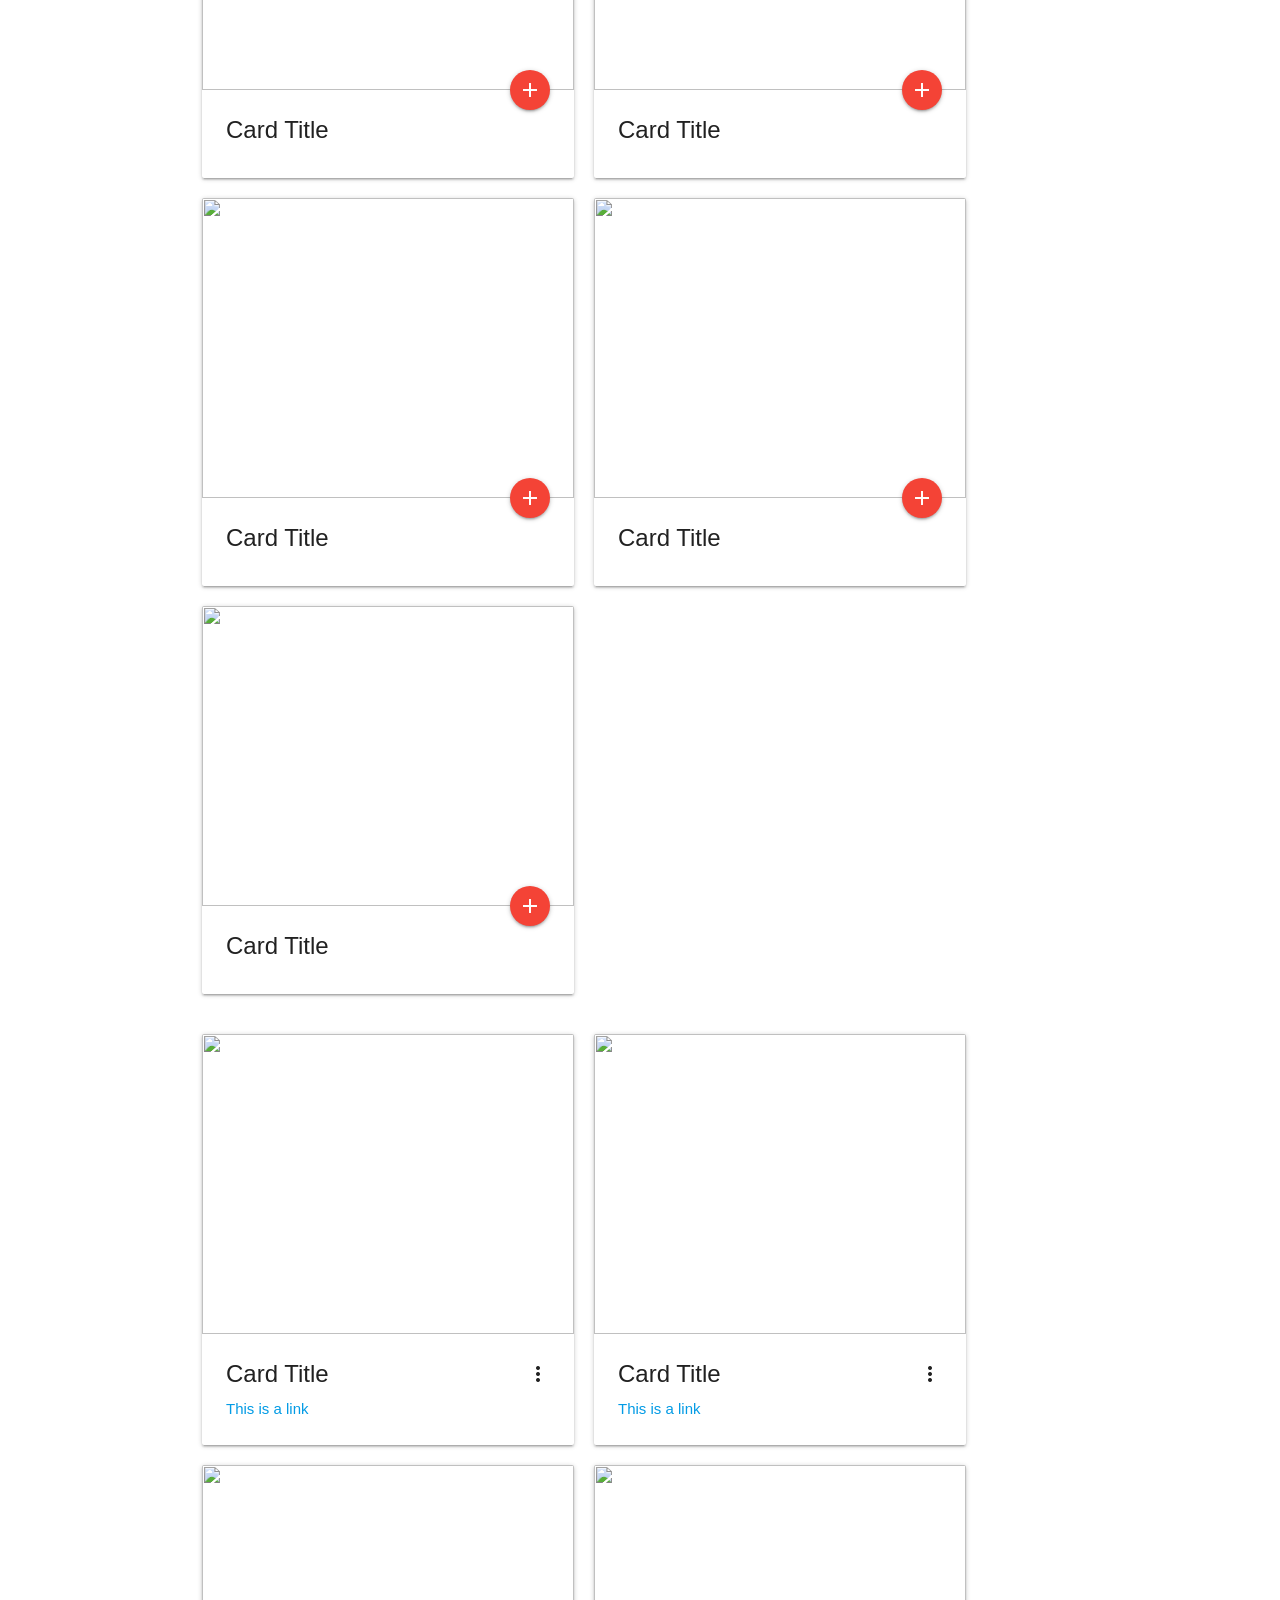
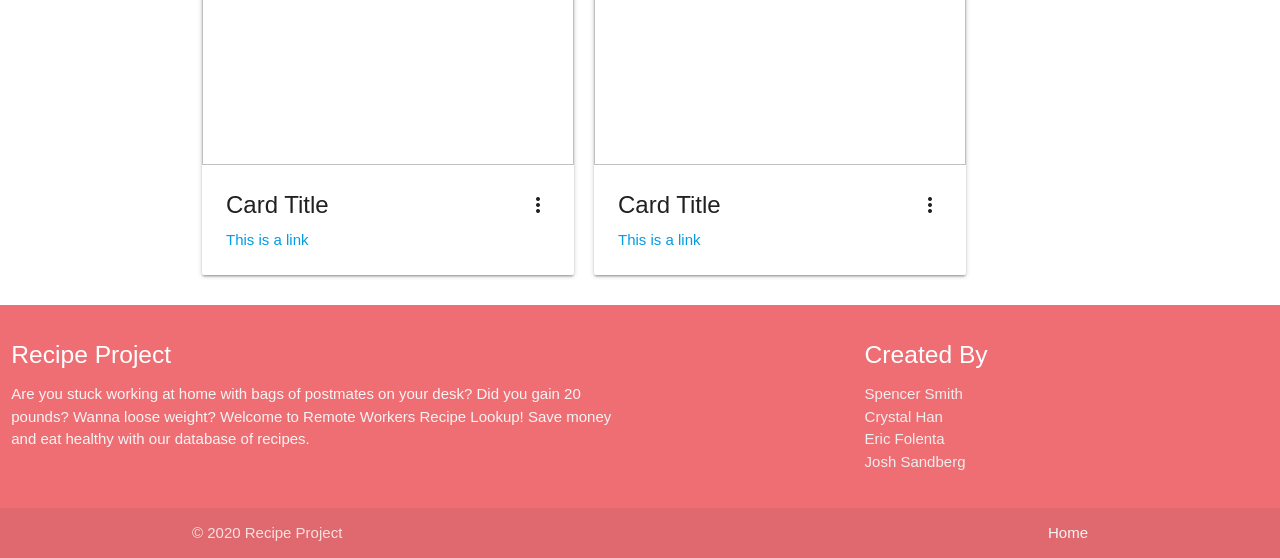
==== commit 7fee50a9: "fixxed cards" ====
--- a/carousel.html
+++ b/carousel.html
@@ -15,8 +15,8 @@
     <link rel="icon" type="image/png" sizes="16x16" href="assets/favicon/favicon-16x16.png">
     <link rel="manifest" href="assets/favicon/site.webmanifest">
     <!-- Owl Carousel -->
-    <link rel="stylesheet" href="assets/owlcarousel/owl.carousel.min.css">
-    <link rel="stylesheet" href="assets/owlcarousel/owl.theme.default.min.css">
+    <!-- <link rel="stylesheet" href="assets/owlcarousel/owl.carousel.min.css"> -->
+    <!-- <link rel="stylesheet" href="assets/owlcarousel/owl.theme.default.min.css"> -->
   </head>
   <body>
     <nav>
@@ -83,7 +83,7 @@
       <div class="row">
         <!-- Start of Owl Container -->
         <div class="owl-carousel owl-theme">
-          
+          <!-- Steak -->
           <div class="item">
             <div class="card">
                 <div class="card-image">
@@ -92,11 +92,10 @@
                 </div>
                 <div class="card-content">
                     <span class="card-title" id="r-title">Card Title</span>
-                    <p id="r-description">I am a very simple card. I am good at containing small bits of information. I am convenient because I require little markup to use effectively.</p>
-                </div>
-            </div>
-          </div>
-
+                </div>
+            </div>
+          </div>
+          <!-- Pasta -->
           <div class="item">
             <div class="card">
                 <div class="card-image">
@@ -105,72 +104,72 @@
                 </div>
                 <div class="card-content">
                     <span class="card-title" id="t-title">Card Title</span>
-                    <p>I am a very simple card. I am good at containing small bits of information. I am convenient because I require little markup to use effectively.</p>
-                </div>
-            </div>
-          </div>
-
-          <div class="item">
-            <div class="card">
-                <div class="card-image">
-                    <img id="t-img" src="">
-                    <a class="btn-floating halfway-fab waves-effect waves-light red"><i class="material-icons">add</i></a>
-                </div>
-                <div class="card-content">
-                    <span class="card-title" id="t-title">Card Title</span>
-                    <p>I am a very simple card. I am good at containing small bits of information. I am convenient because I require little markup to use effectively.</p>
+                    
+                </div>
+            </div>
+          </div>
+          <!-- Vegis -->
+          <div class="item">
+            <div class="card">
+                <div class="card-image">
+                    <img id="s-img" src="">
+                    <a class="btn-floating halfway-fab waves-effect waves-light red"><i class="material-icons">add</i></a>
+                </div>
+                <div class="card-content">
+                    <span class="card-title" id="s-title">Card Title</span>
+                    
                 </div>
             </div>    
           </div>
-
-          <div class="item">
-            <div class="card">
-                <div class="card-image">
-                    <img id="t-img" src="">
-                    <a class="btn-floating halfway-fab waves-effect waves-light red"><i class="material-icons">add</i></a>
-                </div>
-                <div class="card-content">
-                    <span class="card-title" id="t-title">Card Title</span>
-                    <p>I am a very simple card. I am good at containing small bits of information. I am convenient because I require little markup to use effectively.</p>
-                </div>
-            </div>
-          </div>
-
-          <div class="item">
-            <div class="card">
-                <div class="card-image">
-                    <img id="t-img" src="">
-                    <a class="btn-floating halfway-fab waves-effect waves-light red"><i class="material-icons">add</i></a>
-                </div>
-                <div class="card-content">
-                    <span class="card-title" id="t-title">Card Title</span>
-                    <p>I am a very simple card. I am good at containing small bits of information. I am convenient because I require little markup to use effectively.</p>
-                </div>
-            </div>
-          </div>
-
-          <div class="item">
-            <div class="card">
-                <div class="card-image">
-                    <img id="t-img" src="">
-                    <a class="btn-floating halfway-fab waves-effect waves-light red"><i class="material-icons">add</i></a>
-                </div>
-                <div class="card-content">
-                    <span class="card-title" id="t-title">Card Title</span>
-                    <p>I am a very simple card. I am good at containing small bits of information. I am convenient because I require little markup to use effectively.</p>
-                </div>
-            </div>
-          </div>
-
-          <div class="item">
-            <div class="card">
-                <div class="card-image">
-                    <img id="t-img" src="">
-                    <a class="btn-floating halfway-fab waves-effect waves-light red"><i class="material-icons">add</i></a>
-                </div>
-                <div class="card-content">
-                    <span class="card-title" id="t-title">Card Title</span>
-                    <p>I am a very simple card. I am good at containing small bits of information. I am convenient because I require little markup to use effectively.</p>
+          <!-- Chocolate -->
+          <div class="item">
+            <div class="card">
+                <div class="card-image">
+                    <img id="u-img" src="">
+                    <a class="btn-floating halfway-fab waves-effect waves-light red"><i class="material-icons">add</i></a>
+                </div>
+                <div class="card-content">
+                    <span class="card-title" id="u-title">Card Title</span>
+                    
+                </div>
+            </div>
+          </div>
+          <!-- Chicken -->
+          <div class="item">
+            <div class="card">
+                <div class="card-image" class="block">
+                    <img id="v-img" src="">
+                    <a class="btn-floating halfway-fab waves-effect waves-light red"><i class="material-icons">add</i></a>
+                </div>
+                <div class="card-content">
+                    <span class="card-title" id="v-title">Card Title</span>
+                    
+                </div>
+            </div>
+          </div>
+
+          <div class="item">
+            <div class="card">
+                <div class="card-image">
+                    <img id="w-img" src="">
+                    <a class="btn-floating halfway-fab waves-effect waves-light red"><i class="material-icons">add</i></a>
+                </div>
+                <div class="card-content">
+                    <span class="card-title" id="w-title">Card Title</span>
+                    
+                </div>
+            </div>
+          </div>
+
+          <div class="item">
+            <div class="card">
+                <div class="card-image">
+                    <img id="x-img" src="">
+                    <a class="btn-floating halfway-fab waves-effect waves-light red"><i class="material-icons">add</i></a>
+                </div>
+                <div class="card-content">
+                    <span class="card-title" id="x-title">Card Title</span>
+                    
                 </div>
               </div>
           </div>
@@ -178,25 +177,25 @@
           <div class="item">
             <div class="card">
                 <div class="card-image">
-                    <img id="t-img" src="">
-                    <a class="btn-floating halfway-fab waves-effect waves-light red"><i class="material-icons">add</i></a>
-                </div>
-                <div class="card-content">
-                    <span class="card-title" id="t-title">Card Title</span>
-                    <p>I am a very simple card. I am good at containing small bits of information. I am convenient because I require little markup to use effectively.</p>
-                </div>
-            </div>
-          </div>
-
-          <div class="item">
-            <div class="card">
-                <div class="card-image">
-                    <img id="t-img" src="">
-                    <a class="btn-floating halfway-fab waves-effect waves-light red"><i class="material-icons">add</i></a>
-                </div>
-                <div class="card-content">
-                    <span class="card-title" id="t-title">Card Title</span>
-                    <p>I am a very simple card. I am good at containing small bits of information. I am convenient because I require little markup to use effectively.</p>
+                    <img id="y-img" src="">
+                    <a class="btn-floating halfway-fab waves-effect waves-light red"><i class="material-icons">add</i></a>
+                </div>
+                <div class="card-content">
+                    <span class="card-title" id="y-title">Card Title</span>
+                    
+                </div>
+            </div>
+          </div>
+
+          <div class="item">
+            <div class="card">
+                <div class="card-image">
+                    <img id="z-img" src="">
+                    <a class="btn-floating halfway-fab waves-effect waves-light red"><i class="material-icons">add</i></a>
+                </div>
+                <div class="card-content">
+                    <span class="card-title" id="z-title">Card Title</span>
+                    
                 </div>
             </div>
           </div>
@@ -204,49 +203,6 @@
         </div>
 
         <!-- Cards Start -->
-        <div class="card">
-            <div class="card-image">
-                <img id="r-img" src="">
-                <a class="btn-floating halfway-fab waves-effect waves-light red"><i class="material-icons">add</i></a>
-            </div>
-            <div class="card-content">
-                <span class="card-title" id="r-title">Card Title</span>
-                <p id="r-description">I am a very simple card. I am good at containing small bits of information. I am convenient because I require little markup to use effectively.</p>
-            </div>
-        </div>
-
-        <div class="card">
-            <div class="card-image">
-                <img id="t-img" src="">
-                <a class="btn-floating halfway-fab waves-effect waves-light red"><i class="material-icons">add</i></a>
-            </div>
-            <div class="card-content">
-                <span class="card-title" id="t-title">Card Title</span>
-                <p>I am a very simple card. I am good at containing small bits of information. I am convenient because I require little markup to use effectively.</p>
-            </div>
-        </div>
-
-        <div class="card">
-            <div class="card-image">
-                <img id="s-img" src="">
-                <a class="btn-floating halfway-fab waves-effect waves-light red"><i class="material-icons">add</i></a>
-            </div>
-            <div class="card-content">
-                <span class="card-title" id="s-title">Card Title</span>
-                <p>I am a very simple card. I am good at containing small bits of information. I am convenient because I require little markup to use effectively.</p>
-            </div>
-        </div>
-
-        <div class="card">
-          <div class="card-image">
-              <img id="u-img" src="">
-              <a class="btn-floating halfway-fab waves-effect waves-light red"><i class="material-icons">add</i></a>
-          </div>
-          <div class="card-content">
-              <span class="card-title" id="u-title">Card Title</span>
-              <p id="u-description">I am a very simple card. I am good at containing small bits of information. I am convenient because I require little markup to use effectively.</p>
-          </div>
-      </div>
         <!-- Cards End -->
       </div>
       <!-- Drink Cards Start -->
@@ -355,27 +311,29 @@
     <script src="https://cdnjs.cloudflare.com/ajax/libs/jquery/3.5.1/jquery.min.js"></script>
     <script src="https://cdnjs.cloudflare.com/ajax/libs/materialize/1.0.0/js/materialize.min.js"></script>
     <!-- Owl Carousel -->
-    <script src="assets/owlcarousel/owl.carousel.min.js"></script>
+    <script src="./assets/script.js"></script>
+    <script src="./assets/script1.js"></script>
+    <!-- <script src="assets/owlcarousel/owl.carousel.min.js"></script> -->
     <script>
       //  initialize owl carousel
-      $(document).ready(function(){
-        $('.owl-carousel').owlCarousel({
-          loop:true,
-          margin:10,
-          nav:true,
-          responsive: {
-              0:{
-                  items:1
-              },
-              600:{
-                  items:3
-              },
-              1000:{
-                  items:3
-              }
-          }
-        })
-      });
+      // $(document).ready(function(){
+      //   $('.owl-carousel').owlCarousel({
+      //     loop:true,
+      //     margin:10,
+      //     nav:true,
+      //     responsive: {
+      //         0:{
+      //             items:1
+      //         },
+      //         600:{
+      //             items:1
+      //         },
+      //         1000:{
+      //             items:1
+      //         }
+      //     }
+      //   })
+      //  });
 
       //Dropdown menu 
       document.addEventListener('DOMContentLoaded', function() {
@@ -388,7 +346,6 @@
         instances = M.Dropdown.init(elems, alignment);
       });
     </script>
-    <script src="./assets/script.js"></script>
-    <script src="./assets/script1.js"></script>
+
   </body>
 </html>
